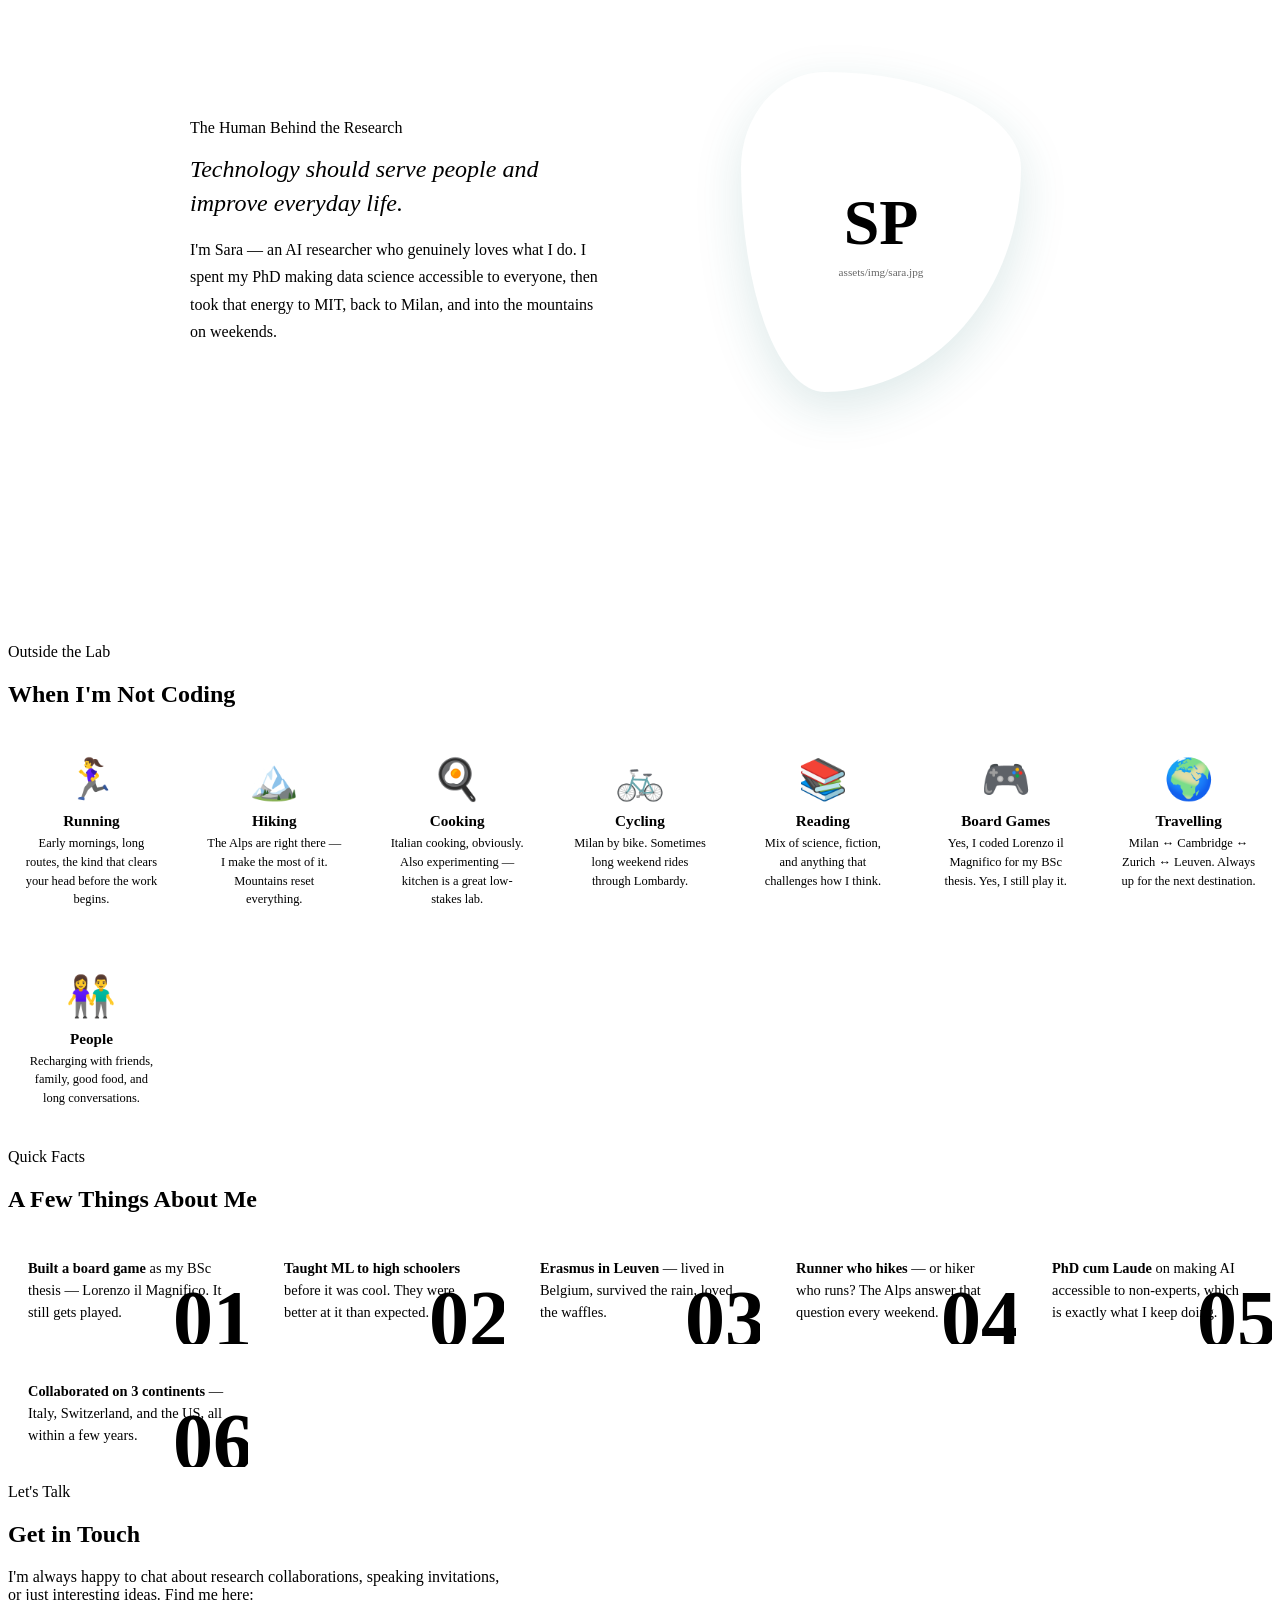
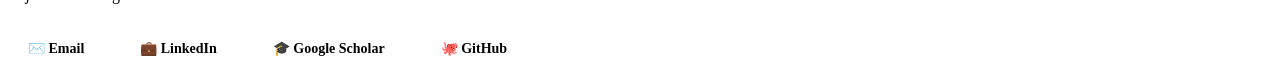
==== about.html @ 392994c6 "Add files via upload" ====
<!DOCTYPE html>
<html lang="en">
<head>
  <meta charset="UTF-8" />
  <meta name="viewport" content="width=device-width, initial-scale=1.0" />
  <title>About Me — Sara Pidò</title>
  <link rel="stylesheet" href="assets/css/style.css" />
  <style>
    .about-hero {
      display: grid;
      grid-template-columns: 1fr 1fr;
      gap: 4rem;
      align-items: center;
      padding: 4rem 2rem 2rem;
      max-width: 900px;
      margin: 0 auto;
    }
    @media (max-width: 640px) { .about-hero { grid-template-columns: 1fr; } }

    .about-photo-frame {
      width: 280px;
      height: 320px;
      border-radius: 30% 70% 70% 30% / 30% 30% 70% 70%;
      overflow: hidden;
      background: linear-gradient(135deg, var(--teal-pale), #c8e8e8);
      display: flex;
      align-items: center;
      justify-content: center;
      box-shadow: 0 16px 48px rgba(26,107,107,0.15);
      animation: morphBlob2 10s ease-in-out infinite;
    }
    @keyframes morphBlob2 {
      0%,100%{ border-radius: 30% 70% 70% 30% / 30% 30% 70% 70%; }
      50%    { border-radius: 70% 30% 30% 70% / 70% 70% 30% 30%; }
    }
    .about-photo-frame img { width:100%; height:100%; object-fit:cover; object-position:center top; }
    .about-initials { font-family:var(--font-display); font-size:4rem; color:var(--teal); font-weight:700; text-align:center; }
    .about-initials small { display:block; font-size:0.7rem; font-family:var(--font-body); font-weight:400; color:var(--teal); opacity:0.6; margin-top:0.4rem; }

    .about-quote {
      font-family: var(--font-display);
      font-size: 1.5rem;
      font-style: italic;
      color: var(--ink);
      line-height: 1.4;
      margin-bottom: 1rem;
    }
    .about-quote em { color: var(--teal); }

    .belief-card {
      background: linear-gradient(135deg, var(--teal) 0%, var(--teal-light) 100%);
      border-radius: var(--radius);
      padding: 2rem;
      color: white;
      margin: 2rem 0;
      position: relative;
      overflow: hidden;
    }
    .belief-card::before {
      content: '"';
      position: absolute;
      top: -20px; right: 20px;
      font-family: var(--font-display);
      font-size: 10rem;
      color: rgba(255,255,255,0.1);
      line-height: 1;
    }
    .belief-card p { font-size: 1.05rem; line-height: 1.7; position: relative; }

    .hobby-grid {
      display: grid;
      grid-template-columns: repeat(auto-fill, minmax(160px, 1fr));
      gap: 1rem;
      margin-top: 1.5rem;
    }
    .hobby-card {
      background: var(--white);
      border-radius: var(--radius);
      border: 1px solid var(--border);
      padding: 1.5rem 1rem;
      text-align: center;
      transition: all 0.25s;
      cursor: default;
    }
    .hobby-card:hover {
      box-shadow: var(--shadow-hover);
      transform: translateY(-4px);
      border-color: var(--teal-pale);
    }
    .hobby-emoji { font-size: 2.5rem; display:block; margin-bottom: 0.6rem; }
    .hobby-name { font-family: var(--font-display); font-size: 0.95rem; font-weight:700; color:var(--ink); margin-bottom:0.25rem; }
    .hobby-desc { font-size:0.78rem; color:var(--mist); line-height:1.5; }

    .fun-fact-grid {
      display: grid;
      grid-template-columns: repeat(auto-fill, minmax(200px, 1fr));
      gap: 1rem;
      margin-top: 1.5rem;
    }
    .fun-fact {
      background: var(--white);
      border-radius: var(--radius);
      border: 1px solid var(--border);
      padding: 1.25rem;
      position: relative;
      overflow: hidden;
    }
    .fun-fact::after {
      content: attr(data-num);
      position: absolute;
      bottom: -15px; right: -5px;
      font-family: var(--font-display);
      font-size: 5rem;
      font-weight: 700;
      color: var(--teal-pale);
      line-height: 1;
    }
    .fun-fact-text { font-size: 0.9rem; color: var(--ink-soft); line-height: 1.55; position: relative; }
    .fun-fact-text strong { color: var(--ink); }

    .connect-row {
      display: flex;
      gap: 1rem;
      flex-wrap: wrap;
      margin-top: 1.5rem;
    }
    .connect-btn {
      display: inline-flex;
      align-items: center;
      gap: 8px;
      padding: 12px 20px;
      border-radius: 100px;
      font-size: 0.875rem;
      font-weight: 600;
      text-decoration: none;
      transition: all 0.2s;
      border: 1.5px solid var(--border);
      background: var(--white);
      color: var(--ink-soft);
    }
    .connect-btn:hover {
      border-color: var(--teal);
      color: var(--teal);
      box-shadow: var(--shadow);
    }
  </style>
</head>
<body>
  <div id="nav-container"></div>
  <main>

    <div class="about-hero fade-in">
      <div>
        <p class="section-subtitle">The Human Behind the Research</p>
        <div class="about-quote">
          Technology should serve <em>people</em> and improve everyday life.
        </div>
        <p style="color:var(--ink-soft);font-size:1rem;line-height:1.7">
          I'm Sara — an AI researcher who genuinely loves what I do. I spent my PhD making data science accessible to everyone, then took that energy to MIT, back to Milan, and into the mountains on weekends.
        </p>
      </div>
      <div style="display:flex;justify-content:center">
        <div class="about-photo-frame">
          <img src="assets/img/sara.jpg" alt="Sara Pidò"
               onerror="this.parentElement.innerHTML='<div class=\'about-initials\'>SP<small>assets/img/sara.jpg</small></div>'" />
        </div>
      </div>
    </div>

    <!-- BELIEF -->
    <div class="section fade-in fade-in-delay-1">
      <div class="belief-card">
        <p>
          I'm driven by the belief that the best AI research happens when you stay close to people — their needs, their confusion, their delight. Whether I'm building explainability tools, mentoring a student, or optimizing a model for deployment on a tiny chip, the question I keep asking is: <strong>does this actually help someone?</strong>
        </p>
      </div>
    </div>

    <!-- HOBBIES -->
    <div class="section fade-in fade-in-delay-2">
      <p class="section-subtitle">Outside the Lab</p>
      <h2 class="section-title">When I'm Not Coding</h2>
      <div class="hobby-grid">
        <div class="hobby-card">
          <span class="hobby-emoji">🏃‍♀️</span>
          <div class="hobby-name">Running</div>
          <div class="hobby-desc">Early mornings, long routes, the kind that clears your head before the work begins.</div>
        </div>
        <div class="hobby-card">
          <span class="hobby-emoji">🏔️</span>
          <div class="hobby-name">Hiking</div>
          <div class="hobby-desc">The Alps are right there — I make the most of it. Mountains reset everything.</div>
        </div>
        <div class="hobby-card">
          <span class="hobby-emoji">🍳</span>
          <div class="hobby-name">Cooking</div>
          <div class="hobby-desc">Italian cooking, obviously. Also experimenting — kitchen is a great low-stakes lab.</div>
        </div>
        <div class="hobby-card">
          <span class="hobby-emoji">🚲</span>
          <div class="hobby-name">Cycling</div>
          <div class="hobby-desc">Milan by bike. Sometimes long weekend rides through Lombardy.</div>
        </div>
        <div class="hobby-card">
          <span class="hobby-emoji">📚</span>
          <div class="hobby-name">Reading</div>
          <div class="hobby-desc">Mix of science, fiction, and anything that challenges how I think.</div>
        </div>
        <div class="hobby-card">
          <span class="hobby-emoji">🎮</span>
          <div class="hobby-name">Board Games</div>
          <div class="hobby-desc">Yes, I coded Lorenzo il Magnifico for my BSc thesis. Yes, I still play it.</div>
        </div>
        <div class="hobby-card">
          <span class="hobby-emoji">🌍</span>
          <div class="hobby-name">Travelling</div>
          <div class="hobby-desc">Milan ↔ Cambridge ↔ Zurich ↔ Leuven. Always up for the next destination.</div>
        </div>
        <div class="hobby-card">
          <span class="hobby-emoji">👫</span>
          <div class="hobby-name">People</div>
          <div class="hobby-desc">Recharging with friends, family, good food, and long conversations.</div>
        </div>
      </div>
    </div>

    <!-- FUN FACTS -->
    <div class="section fade-in fade-in-delay-3">
      <p class="section-subtitle">Quick Facts</p>
      <h2 class="section-title">A Few Things About Me</h2>
      <div class="fun-fact-grid">
        <div class="fun-fact" data-num="01">
          <div class="fun-fact-text"><strong>Built a board game</strong> as my BSc thesis — Lorenzo il Magnifico. It still gets played.</div>
        </div>
        <div class="fun-fact" data-num="02">
          <div class="fun-fact-text"><strong>Taught ML to high schoolers</strong> before it was cool. They were better at it than expected.</div>
        </div>
        <div class="fun-fact" data-num="03">
          <div class="fun-fact-text"><strong>Erasmus in Leuven</strong> — lived in Belgium, survived the rain, loved the waffles.</div>
        </div>
        <div class="fun-fact" data-num="04">
          <div class="fun-fact-text"><strong>Runner who hikes</strong> — or hiker who runs? The Alps answer that question every weekend.</div>
        </div>
        <div class="fun-fact" data-num="05">
          <div class="fun-fact-text"><strong>PhD cum Laude</strong> on making AI accessible to non-experts, which is exactly what I keep doing.</div>
        </div>
        <div class="fun-fact" data-num="06">
          <div class="fun-fact-text"><strong>Collaborated on 3 continents</strong> — Italy, Switzerland, and the US, all within a few years.</div>
        </div>
      </div>
    </div>

    <!-- CONNECT -->
    <div class="section fade-in fade-in-delay-3">
      <p class="section-subtitle">Let's Talk</p>
      <h2 class="section-title">Get in Touch</h2>
      <p style="color:var(--ink-soft);max-width:500px;margin-bottom:0.5rem">
        I'm always happy to chat about research collaborations, speaking invitations, or just interesting ideas. Find me here:
      </p>
      <div class="connect-row">
        <a href="mailto:sarapido95@gmail.com" class="connect-btn">✉️ Email</a>
        <a href="https://linkedin.com/in/sara-pido" target="_blank" class="connect-btn">💼 LinkedIn</a>
        <a href="https://scholar.google.com/citations?user=M_SrptEAAAAJ&hl=en" target="_blank" class="connect-btn">🎓 Google Scholar</a>
        <a href="https://github.com/SaraPido" target="_blank" class="connect-btn">🐙 GitHub</a>
      </div>
    </div>

  </main>
  <div id="footer-container"></div>
  <script src="assets/js/layout.js"></script>
  <script src="assets/js/main.js"></script>
</body>
</html>
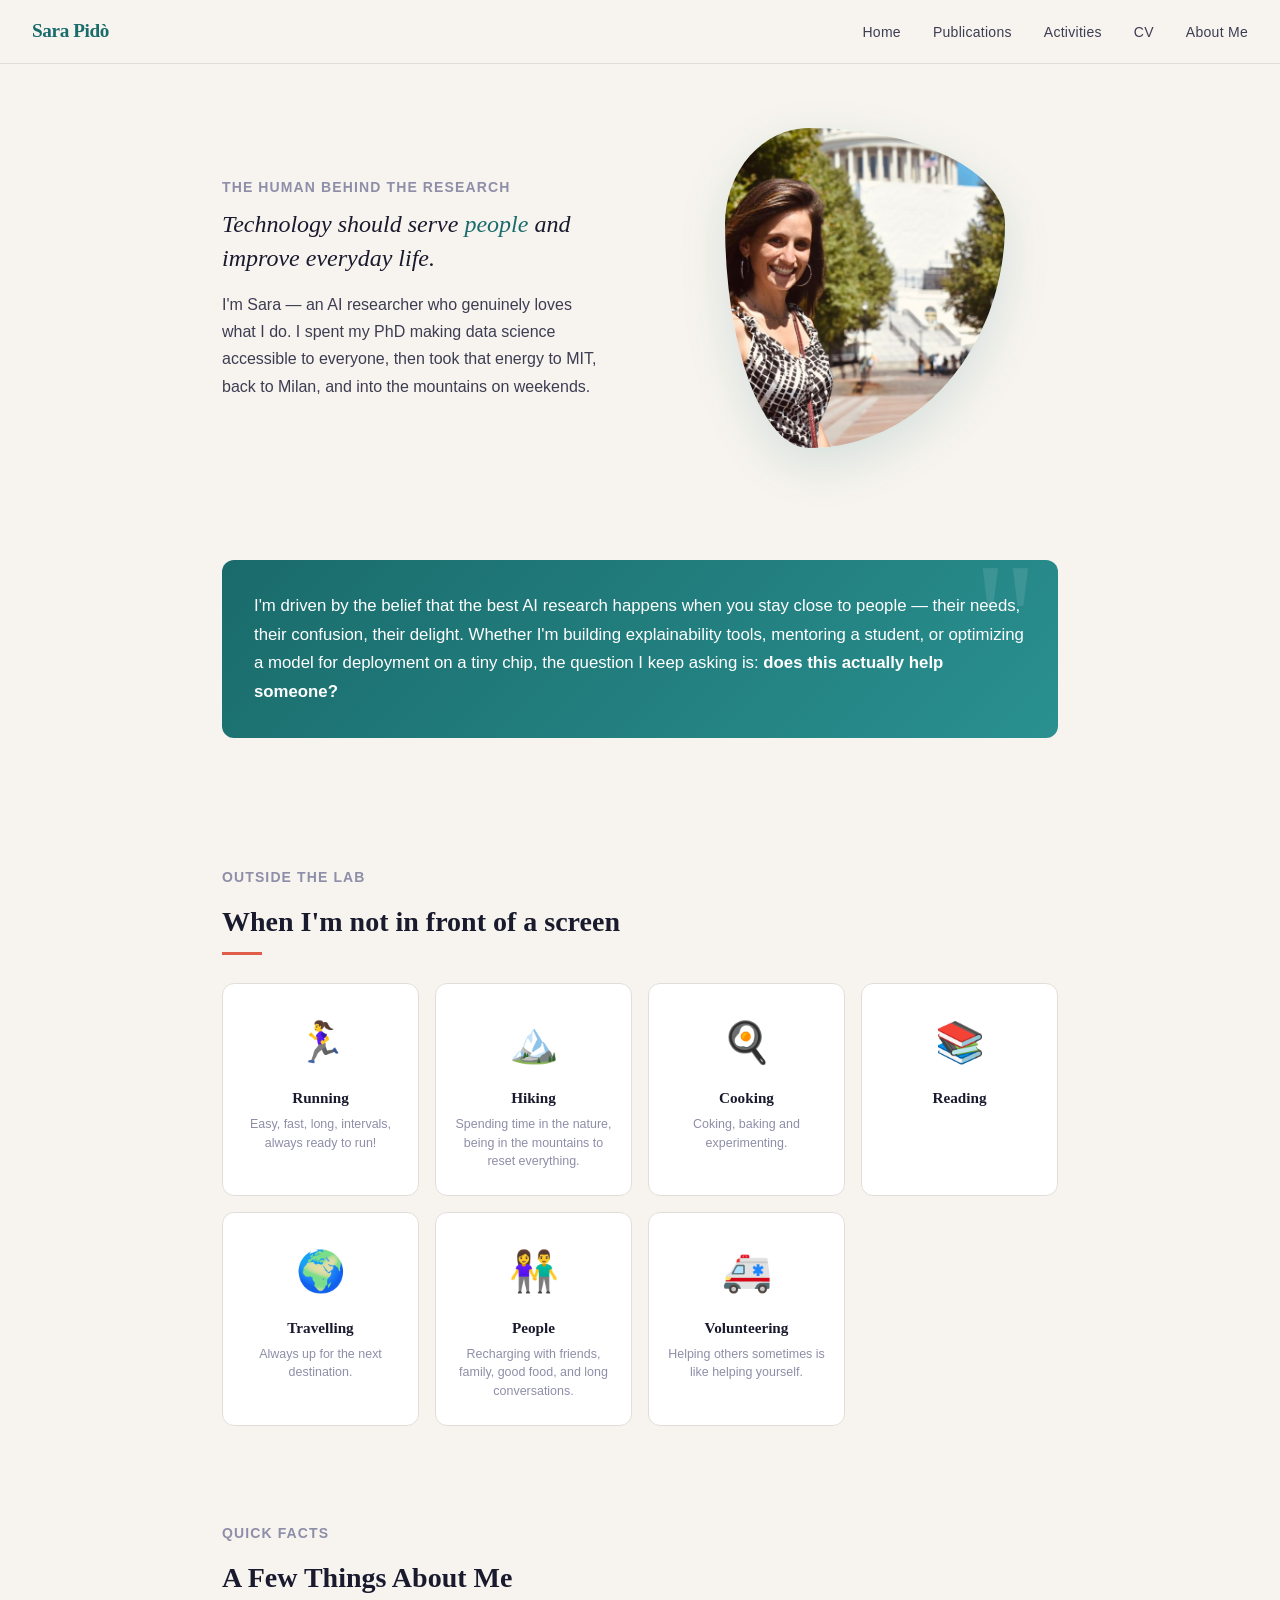
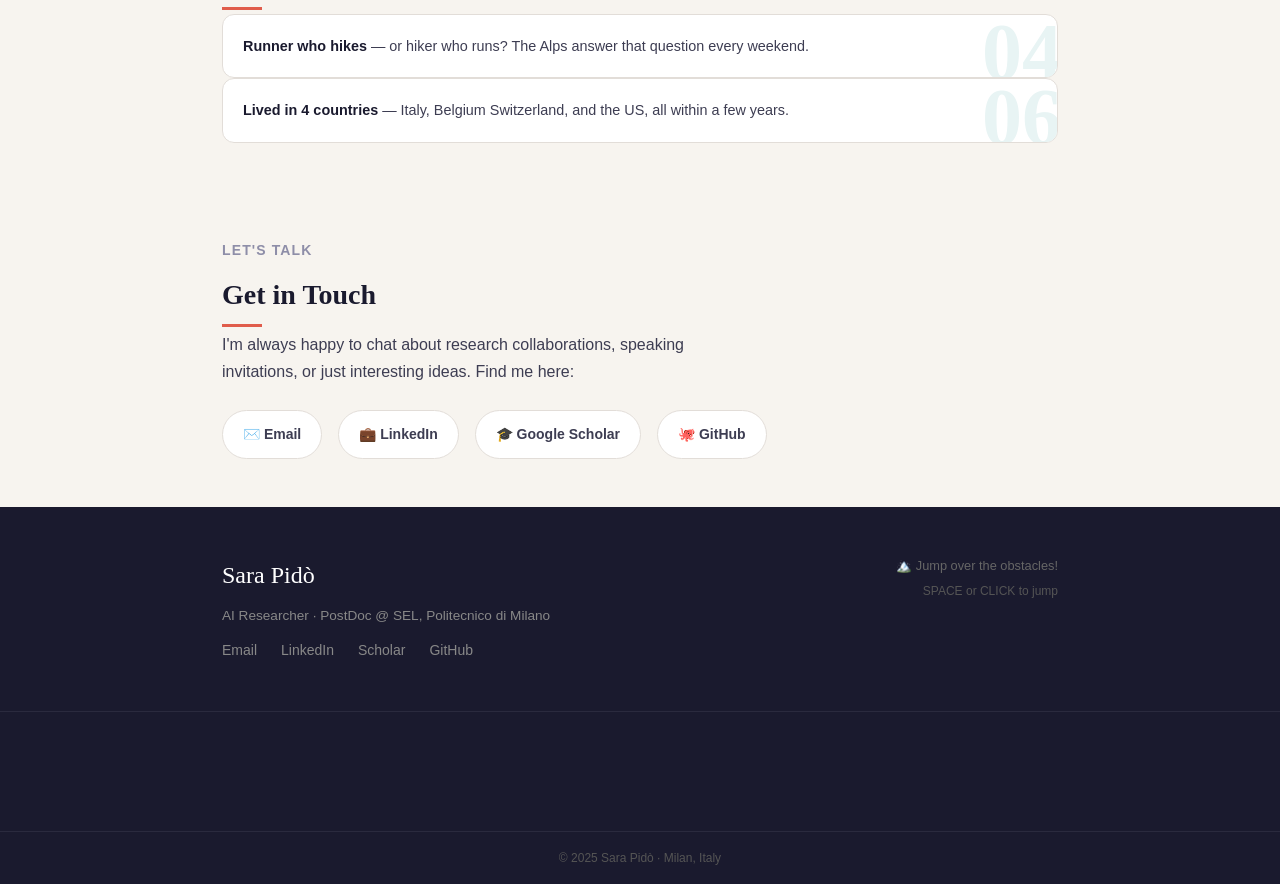
==== commit 1ff7580d: "Update about.html" ====
--- a/about.html
+++ b/about.html
@@ -179,47 +179,42 @@
     <!-- HOBBIES -->
     <div class="section fade-in fade-in-delay-2">
       <p class="section-subtitle">Outside the Lab</p>
-      <h2 class="section-title">When I'm Not Coding</h2>
+      <h2 class="section-title">When I'm not in front of a screen</h2>
       <div class="hobby-grid">
         <div class="hobby-card">
           <span class="hobby-emoji">🏃‍♀️</span>
           <div class="hobby-name">Running</div>
-          <div class="hobby-desc">Early mornings, long routes, the kind that clears your head before the work begins.</div>
+          <div class="hobby-desc">Easy, fast, long, intervals, always ready to run!</div>
         </div>
         <div class="hobby-card">
           <span class="hobby-emoji">🏔️</span>
           <div class="hobby-name">Hiking</div>
-          <div class="hobby-desc">The Alps are right there — I make the most of it. Mountains reset everything.</div>
+          <div class="hobby-desc">Spending time in the nature, being in the mountains to reset everything.</div>
         </div>
         <div class="hobby-card">
           <span class="hobby-emoji">🍳</span>
           <div class="hobby-name">Cooking</div>
-          <div class="hobby-desc">Italian cooking, obviously. Also experimenting — kitchen is a great low-stakes lab.</div>
-        </div>
-        <div class="hobby-card">
-          <span class="hobby-emoji">🚲</span>
-          <div class="hobby-name">Cycling</div>
-          <div class="hobby-desc">Milan by bike. Sometimes long weekend rides through Lombardy.</div>
+          <div class="hobby-desc">Coking, baking and experimenting.</div>
         </div>
         <div class="hobby-card">
           <span class="hobby-emoji">📚</span>
           <div class="hobby-name">Reading</div>
-          <div class="hobby-desc">Mix of science, fiction, and anything that challenges how I think.</div>
-        </div>
-        <div class="hobby-card">
-          <span class="hobby-emoji">🎮</span>
-          <div class="hobby-name">Board Games</div>
-          <div class="hobby-desc">Yes, I coded Lorenzo il Magnifico for my BSc thesis. Yes, I still play it.</div>
+          <div class="hobby-desc"></div>
         </div>
         <div class="hobby-card">
           <span class="hobby-emoji">🌍</span>
           <div class="hobby-name">Travelling</div>
-          <div class="hobby-desc">Milan ↔ Cambridge ↔ Zurich ↔ Leuven. Always up for the next destination.</div>
+          <div class="hobby-desc">Always up for the next destination.</div>
         </div>
         <div class="hobby-card">
           <span class="hobby-emoji">👫</span>
           <div class="hobby-name">People</div>
           <div class="hobby-desc">Recharging with friends, family, good food, and long conversations.</div>
+        </div>
+        <div class="hobby-card">
+          <span class="hobby-emoji">🚑</span>
+          <div class="hobby-name">Volunteering</div>
+          <div class="hobby-desc">Helping others sometimes is like helping yourself.</div>
         </div>
       </div>
     </div>
@@ -228,24 +223,11 @@
     <div class="section fade-in fade-in-delay-3">
       <p class="section-subtitle">Quick Facts</p>
       <h2 class="section-title">A Few Things About Me</h2>
-      <div class="fun-fact-grid">
-        <div class="fun-fact" data-num="01">
-          <div class="fun-fact-text"><strong>Built a board game</strong> as my BSc thesis — Lorenzo il Magnifico. It still gets played.</div>
-        </div>
-        <div class="fun-fact" data-num="02">
-          <div class="fun-fact-text"><strong>Taught ML to high schoolers</strong> before it was cool. They were better at it than expected.</div>
-        </div>
-        <div class="fun-fact" data-num="03">
-          <div class="fun-fact-text"><strong>Erasmus in Leuven</strong> — lived in Belgium, survived the rain, loved the waffles.</div>
-        </div>
         <div class="fun-fact" data-num="04">
           <div class="fun-fact-text"><strong>Runner who hikes</strong> — or hiker who runs? The Alps answer that question every weekend.</div>
         </div>
-        <div class="fun-fact" data-num="05">
-          <div class="fun-fact-text"><strong>PhD cum Laude</strong> on making AI accessible to non-experts, which is exactly what I keep doing.</div>
-        </div>
         <div class="fun-fact" data-num="06">
-          <div class="fun-fact-text"><strong>Collaborated on 3 continents</strong> — Italy, Switzerland, and the US, all within a few years.</div>
+          <div class="fun-fact-text"><strong>Lived in 4 countries</strong> — Italy, Belgium Switzerland, and the US, all within a few years.</div>
         </div>
       </div>
     </div>
--- a/assets/css/style.css
+++ b/assets/css/style.css
@@ -0,0 +1,533 @@
+@import url('https://fonts.googleapis.com/css2?family=Playfair+Display:ital,wght@0,400;0,700;1,400&family=DM+Sans:wght@300;400;500;600&family=DM+Mono:wght@400;500&display=swap');
+
+:root {
+  --teal: #1a6b6b;
+  --teal-light: #2a9090;
+  --teal-pale: #e8f4f4;
+  --coral: #e05c4b;
+  --sand: #f7f4ef;
+  --ink: #1a1a2e;
+  --ink-soft: #3d3d52;
+  --mist: #8e8ea8;
+  --white: #ffffff;
+  --border: #e2ddd8;
+  --font-display: 'Playfair Display', Georgia, serif;
+  --font-body: 'DM Sans', sans-serif;
+  --font-mono: 'DM Mono', monospace;
+  --radius: 12px;
+  --shadow: 0 4px 24px rgba(26,107,107,0.08);
+  --shadow-hover: 0 8px 40px rgba(26,107,107,0.16);
+}
+
+*, *::before, *::after { box-sizing: border-box; margin: 0; padding: 0; }
+
+html { scroll-behavior: smooth; }
+
+body {
+  font-family: var(--font-body);
+  background: var(--sand);
+  color: var(--ink);
+  line-height: 1.7;
+  font-size: 16px;
+  min-height: 100vh;
+}
+
+/* ── NAV ── */
+nav {
+  position: fixed;
+  top: 0; left: 0; right: 0;
+  z-index: 100;
+  background: rgba(247,244,239,0.92);
+  backdrop-filter: blur(12px);
+  border-bottom: 1px solid var(--border);
+  padding: 0 2rem;
+  height: 64px;
+  display: flex;
+  align-items: center;
+  justify-content: space-between;
+}
+
+.nav-logo {
+  font-family: var(--font-display);
+  font-size: 1.2rem;
+  color: var(--teal);
+  text-decoration: none;
+  font-weight: 700;
+  letter-spacing: -0.02em;
+}
+
+.nav-links {
+  display: flex;
+  gap: 2rem;
+  list-style: none;
+}
+
+.nav-links a {
+  text-decoration: none;
+  color: var(--ink-soft);
+  font-size: 0.875rem;
+  font-weight: 500;
+  letter-spacing: 0.02em;
+  transition: color 0.2s;
+  position: relative;
+}
+
+.nav-links a::after {
+  content: '';
+  position: absolute;
+  bottom: -4px; left: 0; right: 0;
+  height: 2px;
+  background: var(--coral);
+  transform: scaleX(0);
+  transition: transform 0.2s;
+  transform-origin: left;
+}
+
+.nav-links a:hover, .nav-links a.active { color: var(--teal); }
+.nav-links a:hover::after, .nav-links a.active::after { transform: scaleX(1); }
+
+.nav-hamburger { display: none; background: none; border: none; cursor: pointer; padding: 4px; }
+.nav-hamburger span { display: block; width: 24px; height: 2px; background: var(--ink); margin: 5px 0; transition: all 0.3s; }
+
+/* ── MAIN CONTENT ── */
+main { padding-top: 64px; }
+
+/* ── PAGE HERO ── */
+.page-hero {
+  padding: 5rem 2rem 3rem;
+  max-width: 900px;
+  margin: 0 auto;
+}
+
+.page-hero h1 {
+  font-family: var(--font-display);
+  font-size: clamp(2.5rem, 6vw, 4rem);
+  color: var(--ink);
+  line-height: 1.15;
+  margin-bottom: 1rem;
+}
+
+.page-hero h1 em { color: var(--teal); font-style: italic; }
+
+.page-hero p {
+  font-size: 1.1rem;
+  color: var(--ink-soft);
+  max-width: 600px;
+}
+
+/* ── SECTION ── */
+.section {
+  max-width: 900px;
+  margin: 0 auto;
+  padding: 3rem 2rem;
+}
+
+.section-title {
+  font-family: var(--font-display);
+  font-size: 1.75rem;
+  color: var(--ink);
+  margin-bottom: 0.25rem;
+  position: relative;
+  display: inline-block;
+}
+
+.section-title::after {
+  content: '';
+  display: block;
+  height: 3px;
+  width: 40px;
+  background: var(--coral);
+  margin-top: 6px;
+}
+
+.section-subtitle {
+  color: var(--mist);
+  font-size: 0.875rem;
+  letter-spacing: 0.08em;
+  text-transform: uppercase;
+  font-weight: 600;
+  margin-bottom: 0.5rem;
+}
+
+/* ── CARDS ── */
+.card {
+  background: var(--white);
+  border-radius: var(--radius);
+  border: 1px solid var(--border);
+  padding: 1.5rem;
+  transition: box-shadow 0.25s, transform 0.25s;
+}
+
+.card:hover {
+  box-shadow: var(--shadow-hover);
+  transform: translateY(-2px);
+}
+
+/* ── TAGS ── */
+.tag {
+  display: inline-block;
+  background: var(--teal-pale);
+  color: var(--teal);
+  border-radius: 100px;
+  font-size: 0.75rem;
+  font-weight: 600;
+  padding: 3px 10px;
+  letter-spacing: 0.02em;
+}
+
+.tag-coral {
+  background: #fdf0ee;
+  color: var(--coral);
+}
+
+/* ── BUTTONS ── */
+.btn {
+  display: inline-flex;
+  align-items: center;
+  gap: 6px;
+  padding: 10px 20px;
+  border-radius: 100px;
+  font-family: var(--font-body);
+  font-size: 0.875rem;
+  font-weight: 600;
+  cursor: pointer;
+  transition: all 0.2s;
+  text-decoration: none;
+  border: none;
+}
+
+.btn-primary {
+  background: var(--teal);
+  color: white;
+}
+.btn-primary:hover { background: var(--teal-light); box-shadow: 0 4px 16px rgba(26,107,107,0.3); }
+
+.btn-outline {
+  background: transparent;
+  color: var(--teal);
+  border: 2px solid var(--teal);
+}
+.btn-outline:hover { background: var(--teal); color: white; }
+
+/* ── FOOTER / RUNNER ── */
+footer {
+  background: var(--ink);
+  color: #aaa;
+  overflow: hidden;
+  position: relative;
+}
+
+.footer-content {
+  max-width: 900px;
+  margin: 0 auto;
+  padding: 3rem 2rem 1rem;
+  display: flex;
+  justify-content: space-between;
+  align-items: flex-start;
+  gap: 2rem;
+  flex-wrap: wrap;
+}
+
+.footer-name {
+  font-family: var(--font-display);
+  font-size: 1.5rem;
+  color: white;
+  margin-bottom: 0.5rem;
+}
+
+.footer-links { display: flex; gap: 1.5rem; flex-wrap: wrap; }
+.footer-links a { color: #888; text-decoration: none; font-size: 0.875rem; transition: color 0.2s; }
+.footer-links a:hover { color: var(--teal-light); }
+
+/* ── CANVAS RUNNER ── */
+.runner-stage {
+  width: 100%;
+  height: 120px;
+  position: relative;
+  border-top: 1px solid #2a2a3e;
+  margin-top: 2rem;
+  overflow: hidden;
+}
+
+#runnerCanvas {
+  display: block;
+  width: 100%;
+  height: 100%;
+}
+
+.footer-copy {
+  text-align: center;
+  padding: 1rem 2rem;
+  font-size: 0.75rem;
+  color: #555;
+  border-top: 1px solid #2a2a3e;
+}
+
+/* ── ANIMATIONS ── */
+@keyframes fadeInUp {
+  from { opacity: 0; transform: translateY(24px); }
+  to   { opacity: 1; transform: translateY(0); }
+}
+
+.fade-in { animation: fadeInUp 0.6s ease both; }
+.fade-in-delay-1 { animation-delay: 0.1s; }
+.fade-in-delay-2 { animation-delay: 0.2s; }
+.fade-in-delay-3 { animation-delay: 0.3s; }
+.fade-in-delay-4 { animation-delay: 0.4s; }
+
+/* ── RESPONSIVE ── */
+@media (max-width: 640px) {
+  .nav-links { display: none; flex-direction: column; position: absolute; top: 64px; left: 0; right: 0; background: var(--sand); padding: 1rem 2rem 2rem; border-bottom: 1px solid var(--border); }
+  .nav-links.open { display: flex; }
+  .nav-hamburger { display: block; }
+  .footer-content { flex-direction: column; }
+}
+
+/* ── TIMELINE ── */
+.timeline { position: relative; padding-left: 2rem; }
+.timeline::before {
+  content: '';
+  position: absolute;
+  left: 0; top: 8px; bottom: 0;
+  width: 2px;
+  background: linear-gradient(to bottom, var(--teal), transparent);
+}
+
+.timeline-item {
+  position: relative;
+  margin-bottom: 2.5rem;
+}
+
+.timeline-dot {
+  position: absolute;
+  left: -2.4rem;
+  top: 6px;
+  width: 12px;
+  height: 12px;
+  border-radius: 50%;
+  background: var(--white);
+  border: 2px solid var(--teal);
+}
+
+.timeline-dot.filled { background: var(--teal); }
+
+.timeline-date {
+  font-family: var(--font-mono);
+  font-size: 0.75rem;
+  color: var(--teal);
+  font-weight: 500;
+  margin-bottom: 0.25rem;
+}
+
+.timeline-title {
+  font-family: var(--font-display);
+  font-size: 1.1rem;
+  font-weight: 700;
+  color: var(--ink);
+  margin-bottom: 0.25rem;
+}
+
+.timeline-org {
+  font-size: 0.875rem;
+  font-weight: 600;
+  color: var(--coral);
+  margin-bottom: 0.5rem;
+}
+
+.timeline-desc {
+  font-size: 0.9rem;
+  color: var(--ink-soft);
+  line-height: 1.65;
+}
+
+.timeline-desc ul { padding-left: 1.2rem; margin-top: 0.5rem; }
+.timeline-desc li { margin-bottom: 0.3rem; }
+
+/* ── PUBLICATION CARD ── */
+.pub-card {
+  background: var(--white);
+  border-radius: var(--radius);
+  border: 1px solid var(--border);
+  padding: 1.5rem;
+  margin-bottom: 1rem;
+  transition: box-shadow 0.25s, transform 0.25s;
+  display: flex;
+  gap: 1.25rem;
+}
+
+.pub-card:hover {
+  box-shadow: var(--shadow-hover);
+  transform: translateY(-2px);
+}
+
+.pub-year {
+  font-family: var(--font-mono);
+  font-size: 0.85rem;
+  color: var(--teal);
+  font-weight: 500;
+  min-width: 40px;
+  padding-top: 3px;
+}
+
+.pub-body {}
+.pub-title {
+  font-family: var(--font-display);
+  font-size: 1rem;
+  font-weight: 700;
+  color: var(--ink);
+  margin-bottom: 0.3rem;
+  line-height: 1.4;
+}
+
+.pub-authors {
+  font-size: 0.85rem;
+  color: var(--mist);
+  margin-bottom: 0.4rem;
+}
+
+.pub-authors strong { color: var(--ink-soft); }
+
+.pub-venue {
+  font-size: 0.8rem;
+  color: var(--teal);
+  font-weight: 600;
+  font-style: italic;
+}
+
+/* ── ACTIVITY CARD ── */
+.activity-grid {
+  display: grid;
+  grid-template-columns: repeat(auto-fill, minmax(260px, 1fr));
+  gap: 1rem;
+  margin-top: 1rem;
+}
+
+.activity-card {
+  background: var(--white);
+  border-radius: var(--radius);
+  border: 1px solid var(--border);
+  padding: 1.25rem;
+  transition: box-shadow 0.2s, transform 0.2s;
+}
+
+.activity-card:hover {
+  box-shadow: var(--shadow-hover);
+  transform: translateY(-2px);
+}
+
+.activity-icon {
+  font-size: 1.75rem;
+  margin-bottom: 0.75rem;
+  display: block;
+}
+
+.activity-label {
+  font-size: 0.7rem;
+  font-weight: 700;
+  letter-spacing: 0.1em;
+  text-transform: uppercase;
+  color: var(--mist);
+  margin-bottom: 0.25rem;
+}
+
+.activity-title {
+  font-family: var(--font-display);
+  font-size: 1rem;
+  font-weight: 700;
+  color: var(--ink);
+  margin-bottom: 0.3rem;
+  line-height: 1.35;
+}
+
+.activity-detail {
+  font-size: 0.85rem;
+  color: var(--ink-soft);
+  line-height: 1.55;
+}
+
+/* ── SKILL BARS ── */
+.skill-group { margin-bottom: 1.5rem; }
+.skill-group-title {
+  font-family: var(--font-mono);
+  font-size: 0.75rem;
+  font-weight: 600;
+  letter-spacing: 0.1em;
+  text-transform: uppercase;
+  color: var(--teal);
+  margin-bottom: 0.75rem;
+}
+
+.skill-item {
+  display: flex;
+  align-items: center;
+  gap: 0.75rem;
+  margin-bottom: 0.5rem;
+}
+
+.skill-name {
+  font-size: 0.875rem;
+  font-weight: 500;
+  color: var(--ink-soft);
+  width: 140px;
+  flex-shrink: 0;
+}
+
+.skill-bar {
+  flex: 1;
+  height: 6px;
+  background: var(--border);
+  border-radius: 3px;
+  overflow: hidden;
+}
+
+.skill-fill {
+  height: 100%;
+  background: linear-gradient(to right, var(--teal), var(--teal-light));
+  border-radius: 3px;
+  width: 0;
+  transition: width 1s ease 0.3s;
+}
+
+/* ── HOBBIES ── */
+.hobby-grid {
+  display: grid;
+  grid-template-columns: repeat(auto-fill, minmax(200px, 1fr));
+  gap: 1rem;
+  margin-top: 1rem;
+}
+
+.hobby-card {
+  background: var(--white);
+  border-radius: var(--radius);
+  border: 1px solid var(--border);
+  padding: 1.5rem 1.25rem;
+  text-align: center;
+  transition: all 0.25s;
+  cursor: default;
+}
+
+.hobby-card:hover {
+  box-shadow: var(--shadow-hover);
+  transform: translateY(-4px);
+  border-color: var(--teal-pale);
+}
+
+.hobby-emoji {
+  font-size: 2.5rem;
+  display: block;
+  margin-bottom: 0.75rem;
+}
+
+.hobby-name {
+  font-family: var(--font-display);
+  font-size: 1rem;
+  font-weight: 700;
+  color: var(--ink);
+  margin-bottom: 0.3rem;
+}
+
+.hobby-desc {
+  font-size: 0.8rem;
+  color: var(--mist);
+  line-height: 1.5;
+}
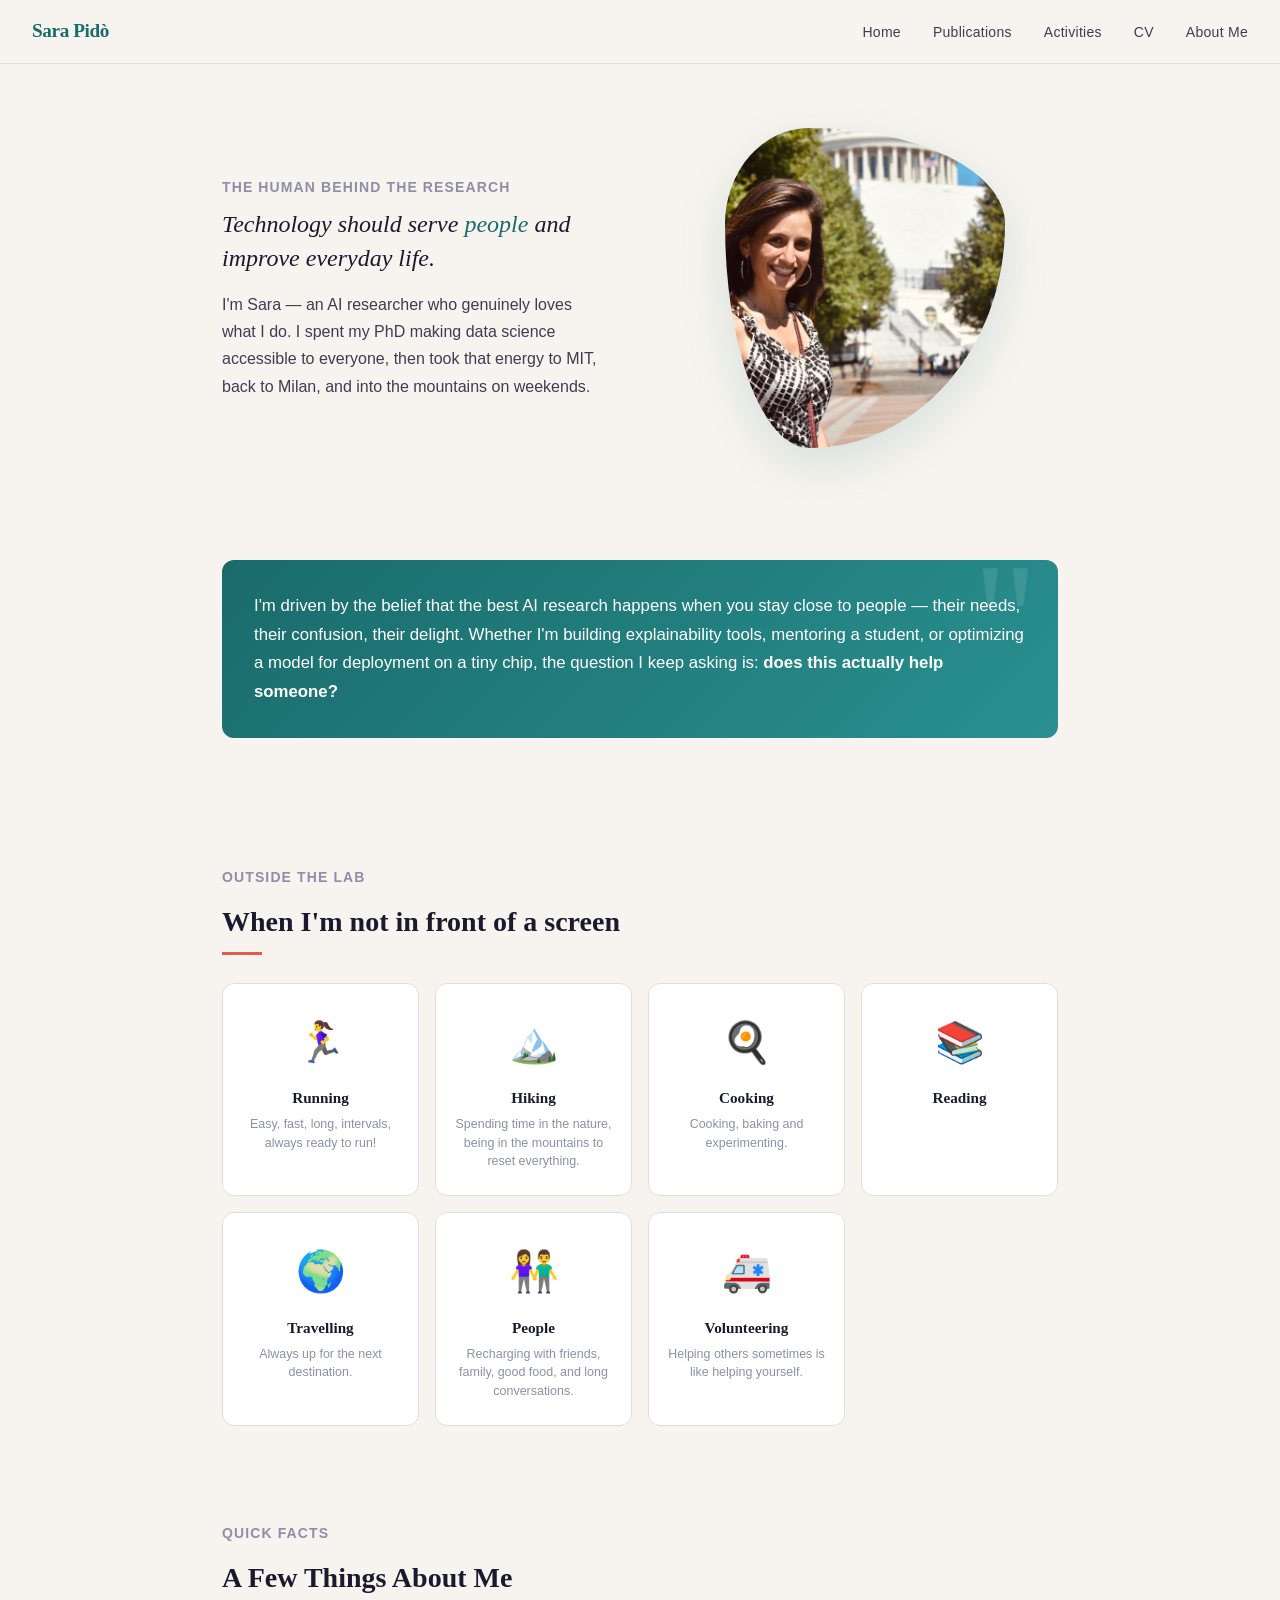
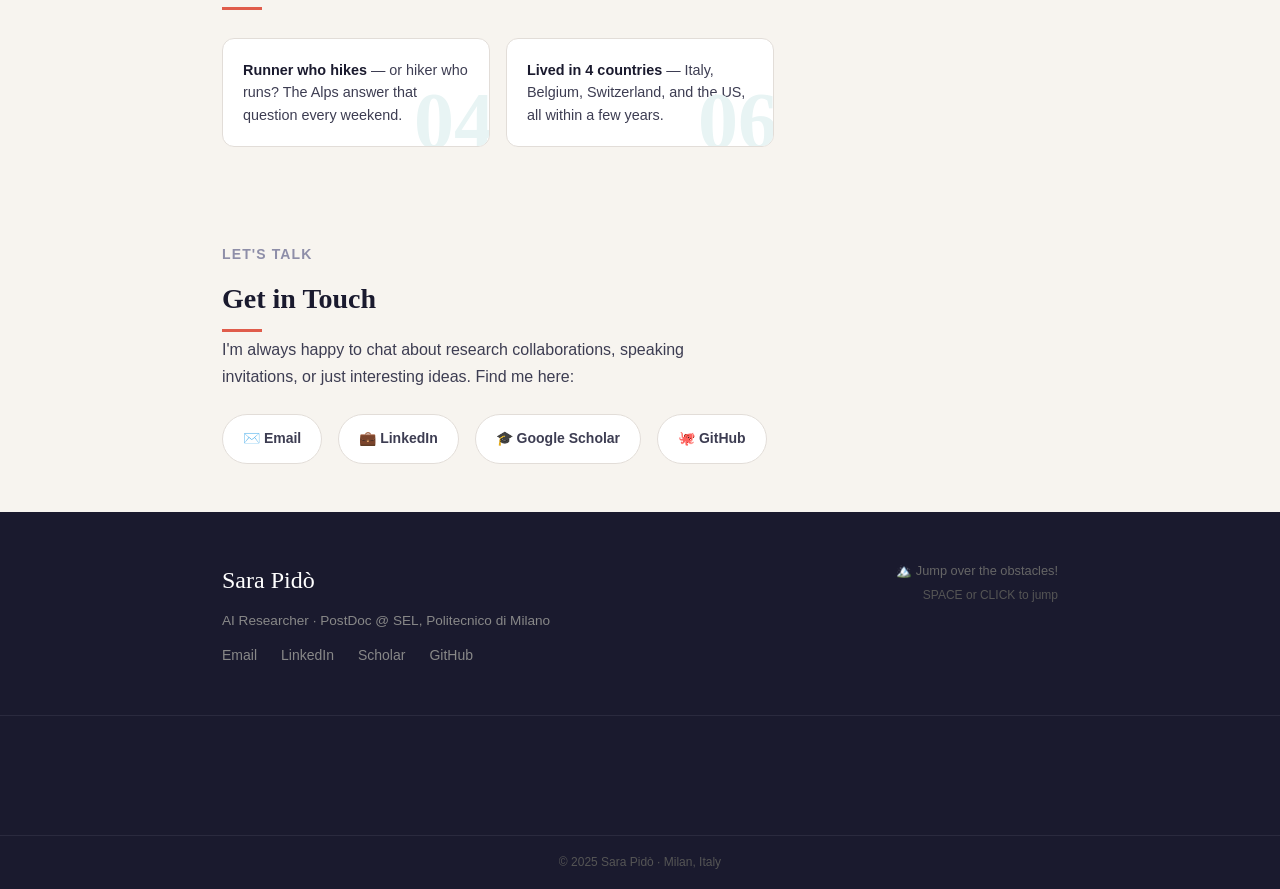
==== commit 9746d7fb: "Fix typos in about.html" ====
--- a/about.html
+++ b/about.html
@@ -194,7 +194,7 @@
         <div class="hobby-card">
           <span class="hobby-emoji">🍳</span>
           <div class="hobby-name">Cooking</div>
-          <div class="hobby-desc">Coking, baking and experimenting.</div>
+          <div class="hobby-desc">Cooking, baking and experimenting.</div>
         </div>
         <div class="hobby-card">
           <span class="hobby-emoji">📚</span>
@@ -223,11 +223,12 @@
     <div class="section fade-in fade-in-delay-3">
       <p class="section-subtitle">Quick Facts</p>
       <h2 class="section-title">A Few Things About Me</h2>
+      <div class="fun-fact-grid">
         <div class="fun-fact" data-num="04">
           <div class="fun-fact-text"><strong>Runner who hikes</strong> — or hiker who runs? The Alps answer that question every weekend.</div>
         </div>
         <div class="fun-fact" data-num="06">
-          <div class="fun-fact-text"><strong>Lived in 4 countries</strong> — Italy, Belgium Switzerland, and the US, all within a few years.</div>
+          <div class="fun-fact-text"><strong>Lived in 4 countries</strong> — Italy, Belgium, Switzerland, and the US, all within a few years.</div>
         </div>
       </div>
     </div>
